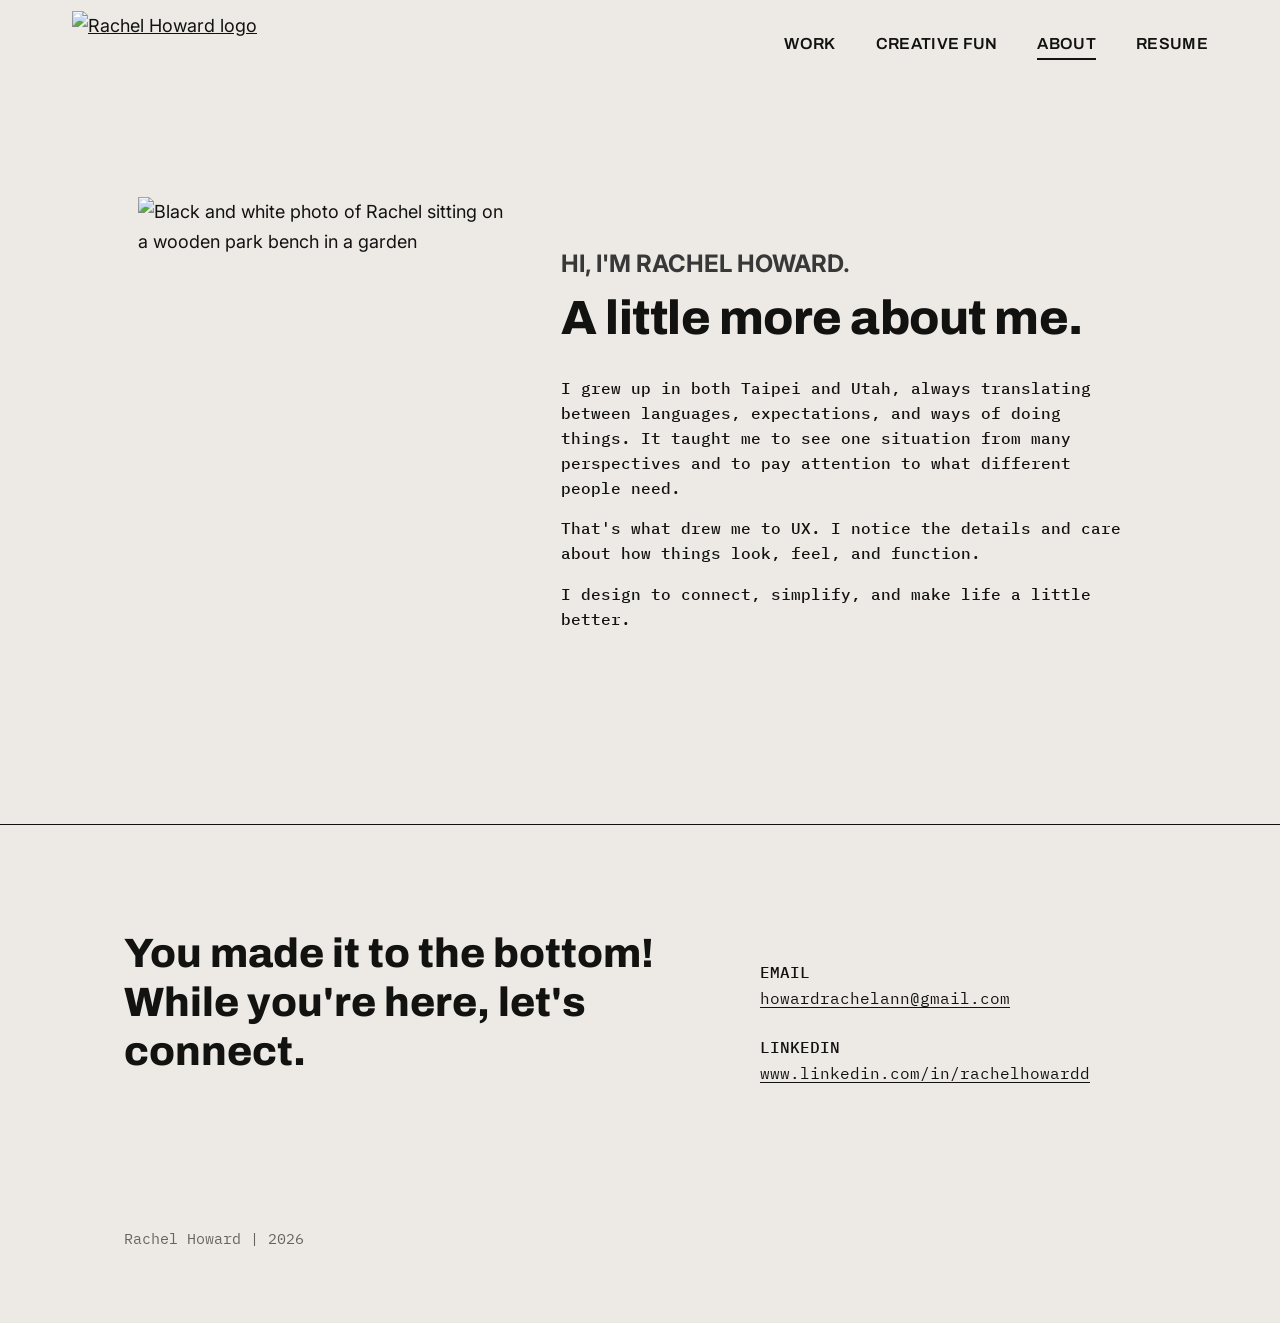
==== about.html @ eb50df47 "first attempt" ====
<!doctype html>
<html lang="en">
<head>
<meta charset="utf-8">
<meta name="viewport" content="width=device-width, initial-scale=1">
<title>About · Rachel Howard</title>
<meta name="description" content="Rachel Howard grew up in both Taipei and Utah and designs to connect, simplify, and make life a little better.">
<link rel="preconnect" href="https://fonts.googleapis.com">
<link rel="preconnect" href="https://fonts.gstatic.com" crossorigin>
<link href="https://fonts.googleapis.com/css2?family=Archivo:wght@500;600;800&family=Caveat&family=IBM+Plex+Mono:wght@400;500&family=Inter:wght@400;500;600;700&display=swap" rel="stylesheet">
<link rel="stylesheet" href="styles.css">
<link rel="stylesheet" href="about.css">
</head>
<body>

<header class="nav">
  <a class="nav__logo" href="index.html" aria-label="Rachel Howard, home"><img src="img/logo.png" alt="Rachel Howard logo"></a>
  <button class="nav__toggle" aria-expanded="false" aria-controls="nav-links" aria-label="Menu">
    <svg viewBox="0 0 26 18" fill="none" stroke="currentColor" stroke-width="2" stroke-linecap="round"><path d="M1 1h24M1 9h24M1 17h24"/></svg>
  </button>
  <ul class="nav__links" id="nav-links">
    <li><a href="index.html#work">WORK</a></li>
    <li><a href="creative-fun.html">CREATIVE FUN</a></li>
    <li><a href="about.html" aria-current="page">ABOUT</a></li>
    <li><a href="resume.pdf" target="_blank" rel="noopener">RESUME</a></li>
  </ul>
</header>
<script>
  (function () {
    var nav = document.currentScript.previousElementSibling, btn = nav.querySelector('.nav__toggle');
    btn.addEventListener('click', function () {
      var open = nav.classList.toggle('is-open'); btn.setAttribute('aria-expanded', open);
    });
    nav.querySelectorAll('.nav__links a').forEach(function (a) {
      a.addEventListener('click', function () { nav.classList.remove('is-open'); btn.setAttribute('aria-expanded', false); });
    });
  })();
</script><main class="wrap">
  <section class="about">
    <img class="about__photo" src="img/about-bench.jpg" alt="Black and white photo of Rachel sitting on a wooden park bench in a garden">
    <div class="about__intro">
      <p class="about__eyebrow">HI, I'M RACHEL HOWARD.</p>
      <h1>A little more about me.</h1>
      <div class="about__bio">
        <p>I grew up in both Taipei and Utah, always translating between languages, expectations, and ways of doing things. It taught me to see one situation from many perspectives and to pay attention to what different people need.</p>
        <p>That's what drew me to UX. I notice the details and care about how things look, feel, and function.</p>
        <p>I design to connect, simplify, and make life a little better.</p>
      </div>
    </div>
  </section>
</main>

<footer class="footer">
  <div class="wrap">
    <div class="footer__inner">
      <h2>You made it to the bottom! While you're here, let's connect.</h2>
      <dl>
        <div><dt>EMAIL</dt><dd><a href="mailto:howardrachelann@gmail.com">howardrachelann@gmail.com</a></dd></div>
        <div><dt>LINKEDIN</dt><dd><a href="https://www.linkedin.com/in/rachelhowardd" target="_blank" rel="noopener">www.linkedin.com/in/rachelhowardd</a></dd></div>
      </dl>
    </div>
    <p class="footer__credit">Rachel Howard | 2026</p>
  </div>
</footer>
</body>
</html>
---- styles.css ----
/* Rachel Howard portfolio: shared styles (from Figma style guide) */
:root {
  --bg: #EDEAE5;
  --text: #121211;
  --text-2: #64655D;
  --accent: #533146;        /* Pantone 19-2514 TCX Italian Plum */
  --accent-hover: #6A4059;
  --accent-soft: #E7DCE2;   /* light plum tint for bands and highlights */
  --accent-alt: #533146;
  --on-accent: #F6F0F3;     /* text on plum */
  --line: #121211;
  --font-head: "Archivo", system-ui, sans-serif;
  --font-body: "Inter", system-ui, sans-serif;
  --font-mono: "IBM Plex Mono", ui-monospace, monospace;
  --font-hand: "Caveat", cursive;
  --gutter: 72px;
  --label-col: 330px;
  --content: 856px;
}

* { box-sizing: border-box; margin: 0; padding: 0; }
html { scroll-behavior: smooth; }
body {
  background: var(--bg);
  color: var(--text);
  font-family: var(--font-body);
  font-size: 18px;
  line-height: 1.65;
  -webkit-font-smoothing: antialiased;
}
img { display: block; max-width: 100%; height: auto; }
a { color: inherit; }

.wrap { max-width: 1440px; margin: 0 auto; padding: 0 var(--gutter); }

/* ---------- Nav ---------- */
.nav {
  position: relative; max-width: 1440px; margin: 0 auto; height: 86px;
  padding: 0 var(--gutter); display: flex; align-items: center; justify-content: space-between;
}
.nav__logo img { height: 64px; width: auto; transition: transform .3s; }
.nav__logo:hover img { transform: rotate(-8deg); }
.nav__links { display: flex; gap: 40px; list-style: none; }
.nav__links a {
  font-family: var(--font-head); font-weight: 600; font-size: 16px;
  letter-spacing: .02em; text-decoration: none; padding-bottom: 6px;
  border-bottom: 2px solid transparent; transition: border-color .2s;
}
.nav__links a:hover, .nav__links a[aria-current="page"] { border-bottom-color: var(--text); }
.nav__toggle { display: none; background: none; border: 0; padding: 10px; margin-right: -10px; cursor: pointer; color: var(--text); }
.nav__toggle svg { width: 26px; height: 18px; display: block; }

/* ---------- Case study hero ---------- */
.cs-hero { text-align: center; padding: 120px 0 64px; }
.cs-hero h1 {
  font-family: var(--font-head); font-weight: 800;
  font-size: clamp(36px, 4.2vw, 56px); line-height: 1.05; letter-spacing: -.01em;
}
.cs-hero p { max-width: 874px; margin: 20px auto 0; font-size: 20px; color: var(--text); }
.cs-hero__phones {
  display: flex; justify-content: center; gap: 8px; margin: 64px auto 0;
}
.cs-hero__phones img { width: auto; height: min(372px, 47vw); }

/* ---------- Meta row ---------- */
.meta {
  display: flex; justify-content: center; align-items: flex-start; gap: 88px;
  margin: 96px auto 0; text-align: center;
}
.meta h2 {
  font-family: var(--font-head); font-weight: 600; font-size: 20px; letter-spacing: .02em;
}
.meta p, .meta ul { font-family: var(--font-mono); font-size: 16px; margin-top: 18px; list-style: none; line-height: 1.6; }

/* ---------- Summary card ---------- */
.summary {
  display: grid; grid-template-columns: repeat(3, 1fr); gap: 26px;
  max-width: 1076px; margin: 80px auto 0;
  border: 1px solid var(--line); border-radius: 8px; padding: 24px 32px 28px;
}
.summary h2 { font-family: var(--font-body); font-weight: 500; font-size: 18px; letter-spacing: .02em; }
.summary p { margin-top: 18px; font-size: 17px; line-height: 1.35; }

/* ---------- Sections ---------- */
.section {
  display: grid; grid-template-columns: var(--label-col) minmax(0, var(--content));
  padding-top: 140px;
}
.section__label {
  font-family: var(--font-head); font-weight: 600; font-size: 20px; letter-spacing: .02em;
  padding-top: 6px; text-transform: uppercase;
}
.section__head {
  font-family: var(--font-head); font-weight: 500;
  font-size: clamp(26px, 2.4vw, 34px); line-height: 1.3;
  padding-bottom: 16px; border-bottom: 1px solid var(--line); margin-bottom: 28px;
}
.section__body > * + * { margin-top: 24px; }
.section__body h3 { font-family: var(--font-body); font-weight: 600; font-size: 20px; }

/* full-width accent band (Defining the direction) */
.band { background: var(--accent-soft); margin-top: 140px; }
.band .section { padding: 56px 0; }
.band .section__head { border-bottom: 0; margin: 0; padding: 0; }

/* label/description rows (problem + research methods) */
.rows { display: grid; gap: 26px; }
.row { display: grid; grid-template-columns: 196px 1fr; gap: 24px; }
.row--wide { grid-template-columns: 220px 1fr; }
.row dt { font-weight: 600; }
.row .count { display: block; font-family: var(--font-mono); font-size: 14px; color: var(--text-2); font-weight: 400; }

/* findings */
.finding h3 { margin-bottom: 14px; }
.finding .takeaway {
  margin-top: 14px; padding: 14px 18px; background: var(--accent-soft); border-radius: 6px;
}

/* current-site phones w/ handwritten note */
.current { position: relative; display: flex; gap: 28px; margin-top: 40px; align-items: flex-start; }
.current img { width: 213px; }
.note {
  font-family: var(--font-hand); font-size: 22px; line-height: 1.1; color: var(--text-2);
  width: 130px; margin-top: 48px;
}
.note::before { content: "←"; display: block; font-size: 28px; line-height: 1; margin-bottom: 6px; }

/* IA diagram (built in code) */
.ia { margin-top: 48px; display: grid; justify-items: center; gap: 0; }
.ia__node {
  background: #fff; border: 1px solid var(--line); border-radius: 6px;
  padding: 12px 16px; font-size: 15px; line-height: 1.35; text-align: center; width: 100%;
}
.ia__root { width: 304px; font-weight: 600; font-size: 17px; }
.ia__stem { width: 1px; height: 32px; background: var(--line); }
.ia__cols { display: grid; grid-template-columns: repeat(3, 224px); gap: 40px; position: relative; padding-top: 24px; }
.ia__cols::before { /* horizontal connector */
  content: ""; position: absolute; top: 0; left: 112px; right: 112px; height: 1px; background: var(--line);
}
.ia__col { display: grid; gap: 16px; align-content: start; position: relative; }
.ia__col::before { content: ""; position: absolute; top: -24px; left: 50%; width: 1px; height: 24px; background: var(--line); }
.ia__col .ia__node:first-child { font-weight: 600; background: var(--accent-soft); }

/* wireframes */
.wires { display: grid; grid-template-columns: repeat(3, 1fr); gap: 40px; margin-top: 48px; }
.wire { display: flex; flex-direction: column; }
.wire p { flex: 1; }
.wire h3 { margin-bottom: 8px; }
.wire p { font-size: 16px; line-height: 1.55; margin-bottom: 20px; }
.wire img { border-radius: 4px; }
.wires { align-items: start; }
.wire--crop { border-radius: 4px; }
.wire--crop img { width: 100%; box-shadow: 0 1px 0 rgba(0,0,0,.06), 0 10px 26px rgba(0,0,0,.07); }

/* final design: point + screen pairs */
.final { display: grid; grid-template-columns: 1fr 1fr; gap: 72px 56px; margin-top: 48px; }
.final__item { display: flex; flex-direction: column; align-items: flex-start; gap: 28px; }
.final__item > :first-child { width: 220px; filter: drop-shadow(0 18px 28px rgba(0,0,0,.14)); }
.final__item h3 { margin-bottom: 10px; }

/* next project */
.next {
  display: block; text-decoration: none; margin-top: 160px;
  border-top: 1px solid var(--line); padding: 64px 0;
}
.next span { font-family: var(--font-mono); font-size: 15px; color: var(--text-2); }
.next strong {
  display: flex; align-items: center; gap: 16px; margin-top: 8px;
  font-family: var(--font-head); font-weight: 800; font-size: clamp(32px, 4vw, 52px); line-height: 1.1;
}
.next strong::after { content: "→"; transition: transform .25s; }
.next:hover strong::after { transform: translateX(10px); }

/* ---------- Footer ---------- */
.footer { border-top: 1px solid var(--line); padding: 104px 0 72px; }
.footer__inner { max-width: 1032px; margin: 0 auto; display: grid; grid-template-columns: 1fr 396px; gap: 48px; }
.footer h2 { font-family: var(--font-head); font-weight: 800; font-size: clamp(32px, 3.2vw, 44px); line-height: 1.2; }
.footer dl { font-family: var(--font-mono); font-size: 16px; display: grid; gap: 22px; padding-top: 30px; }
.footer dt { font-weight: 500; }
.footer a { text-decoration-thickness: 1px; text-underline-offset: 3px; }
.footer a:hover { background: var(--accent); color: var(--on-accent); }
.footer__credit { max-width: 1032px; margin: 140px auto 0; font-family: var(--font-mono); font-size: 15px; color: var(--text-2); }

/* ---------- Missing-image placeholder ---------- */
.ph {
  display: flex; align-items: center; justify-content: center; text-align: center;
  background: repeating-linear-gradient(45deg, #e2ded7 0 10px, #e8e5df 10px 20px);
  border: 1px dashed var(--text-2); border-radius: 12px;
  font-family: var(--font-mono); font-size: 13px; color: var(--text-2);
  aspect-ratio: 9 / 19; width: 100%; padding: 12px;
}
.ph--wide { aspect-ratio: 9 / 16; }

/* ---------- Responsive ---------- */
@media (max-width: 1100px) {
  :root { --gutter: 40px; --label-col: 220px; }
  .meta { gap: 56px; }
}
@media (max-width: 820px) {
  :root { --gutter: 20px; }
  body { font-size: 17px; }
  .nav { height: 72px; }
  .nav__logo img { height: 52px; }
  .nav__toggle { display: block; }
  .nav__links {
    display: none; position: absolute; z-index: 20; top: 72px; left: 0; right: 0;
    flex-direction: column; gap: 0; padding: 8px var(--gutter) 20px;
    background: var(--bg); border-bottom: 1px solid var(--line);
  }
  .nav.is-open .nav__links { display: flex; }
  .nav__links a { display: block; padding: 14px 0; font-size: 18px; border-bottom: 0; }
  .nav__links a[aria-current="page"] { text-decoration: underline; text-underline-offset: 6px; }
  .cs-hero { padding: 72px 0 40px; }
  .meta { flex-wrap: wrap; gap: 32px 48px; margin-top: 56px; }
  .meta > div { flex: 0 0 calc(50% - 24px); }
  .summary { grid-template-columns: 1fr; padding: 24px; margin-top: 48px; }
  .section { grid-template-columns: 1fr; padding-top: 88px; }
  .section__label { font-size: 15px; color: var(--text-2); padding-bottom: 10px; }
  .band { margin-top: 88px; }
  .band .section { padding: 40px 0; }
  .row, .row--wide { grid-template-columns: 1fr; gap: 4px; }
  .current { gap: 10px; flex-wrap: wrap; }
  .current .note { flex-basis: 100%; width: auto; margin-top: 4px; }
  .current .note::before { content: "↑"; display: inline; margin-right: 6px; font-size: 22px; }
  .current img, .current .ph { width: calc(33.3% - 7px); }
  .ia__cols { grid-template-columns: 1fr; gap: 28px; padding-top: 0; }
  .ia__cols::before, .ia__col::before { display: none; }
  .ia__root { width: 100%; }
  .wires { grid-template-columns: 1fr; }
  .final { grid-template-columns: 1fr; gap: 48px; }
  .final__item { gap: 20px; }
  .next { margin-top: 96px; padding: 40px 0; }
  .footer { padding: 64px 0 48px; }
  .footer__inner { grid-template-columns: 1fr; gap: 8px; }
  .footer__credit { margin-top: 64px; }
}
---- about.css ----
/* ===== About ===== */
.about {
  display: grid; grid-template-columns: 365px minmax(0, 581px); gap: 58px;
  align-items: center; justify-content: center;
  padding: 111px 0 140px;
}
.about__photo { width: 100%; aspect-ratio: 365 / 487; object-fit: cover; }
.about__eyebrow { font-family: var(--font-body); font-weight: 700; font-size: 24px; line-height: 29px; color: #383838; }
.about h1 { font-family: var(--font-head); font-weight: 800; font-size: 48px; line-height: 80px; letter-spacing: -.01em; }
.about__bio { max-width: 560px; margin-top: 18px; font-family: var(--font-mono); font-weight: 500; font-size: 16px; line-height: 1.55; }
.about__bio p + p { margin-top: 16px; }

@media (max-width: 1000px) {
  .about { grid-template-columns: 1fr; gap: 32px; padding: 56px 0 96px; justify-items: start; }
  .about__photo { max-width: 360px; }
}
@media (max-width: 560px) {
  .about__eyebrow { font-size: 18px; }
  .about h1 { font-size: 36px; line-height: 1.15; margin-top: 6px; }
  .about__bio { font-size: 15px; }
  .about__photo { max-width: none; }
}
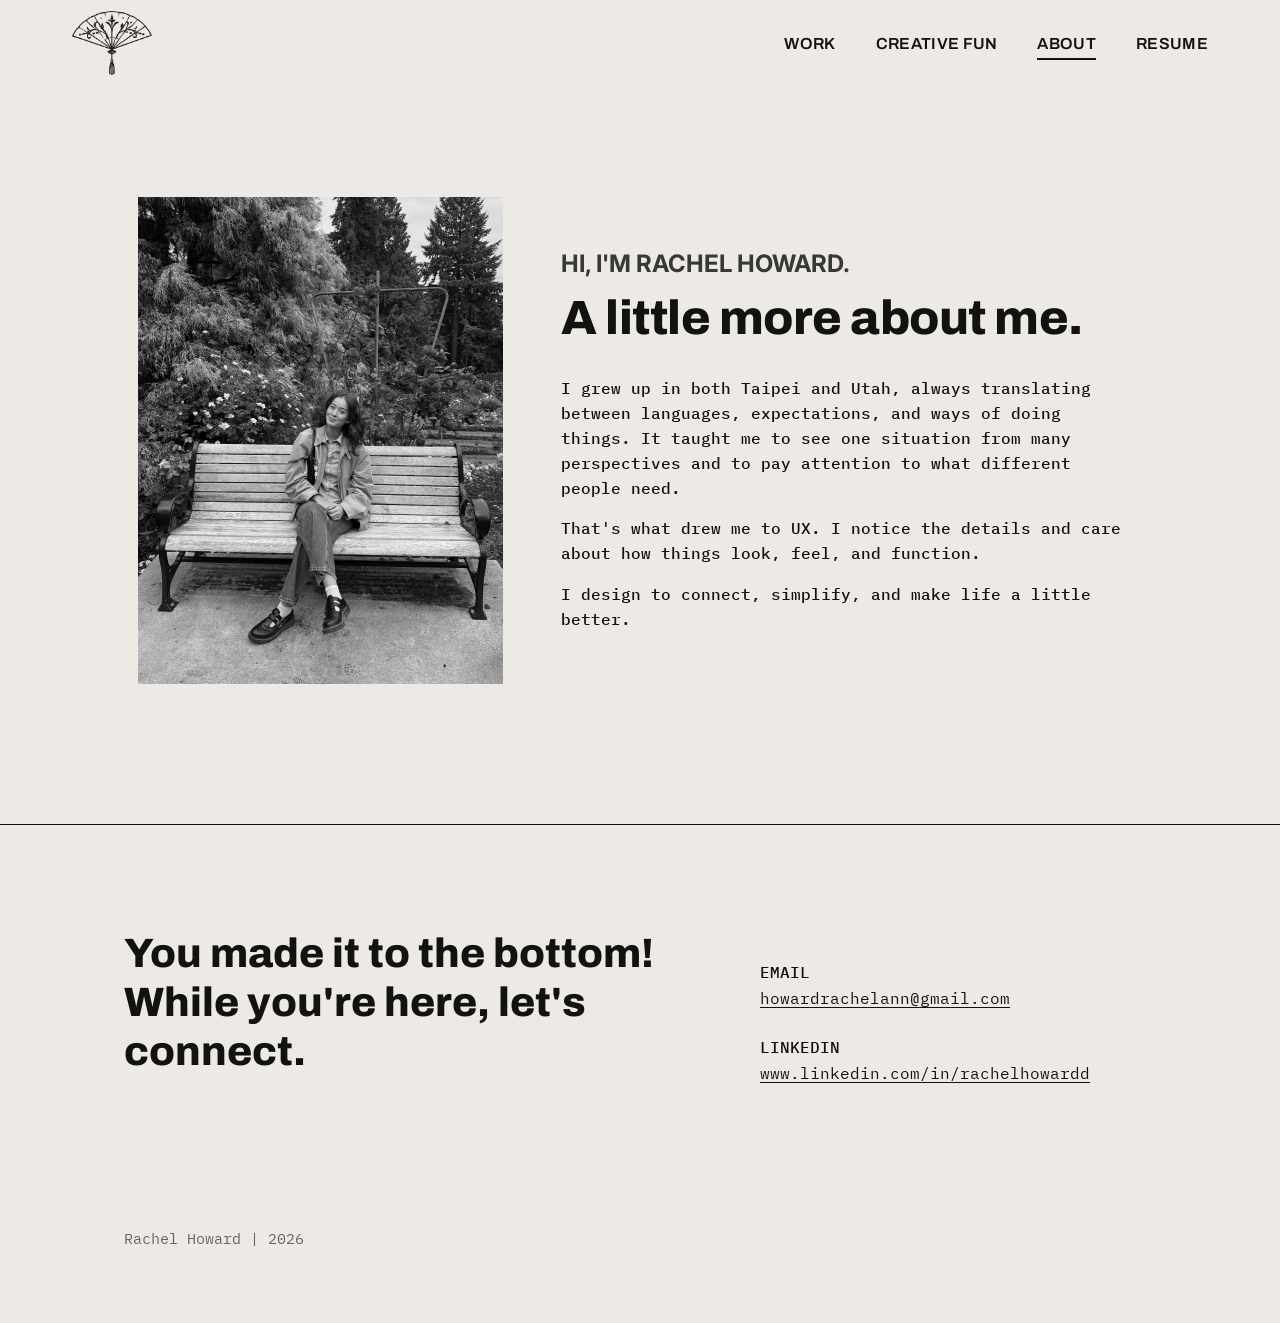
==== commit 4921d547: "updated the images" ====
--- a/about.html
+++ b/about.html
@@ -14,7 +14,7 @@
 <body>
 
 <header class="nav">
-  <a class="nav__logo" href="index.html" aria-label="Rachel Howard, home"><img src="img/logo.png" alt="Rachel Howard logo"></a>
+  <a class="nav__logo" href="index.html" aria-label="Rachel Howard, home"><img src="logo.png" alt="Rachel Howard logo"></a>
   <button class="nav__toggle" aria-expanded="false" aria-controls="nav-links" aria-label="Menu">
     <svg viewBox="0 0 26 18" fill="none" stroke="currentColor" stroke-width="2" stroke-linecap="round"><path d="M1 1h24M1 9h24M1 17h24"/></svg>
   </button>
@@ -37,7 +37,7 @@
   })();
 </script><main class="wrap">
   <section class="about">
-    <img class="about__photo" src="img/about-bench.jpg" alt="Black and white photo of Rachel sitting on a wooden park bench in a garden">
+    <img class="about__photo" src="about-bench.jpg" alt="Black and white photo of Rachel sitting on a wooden park bench in a garden">
     <div class="about__intro">
       <p class="about__eyebrow">HI, I'M RACHEL HOWARD.</p>
       <h1>A little more about me.</h1>
